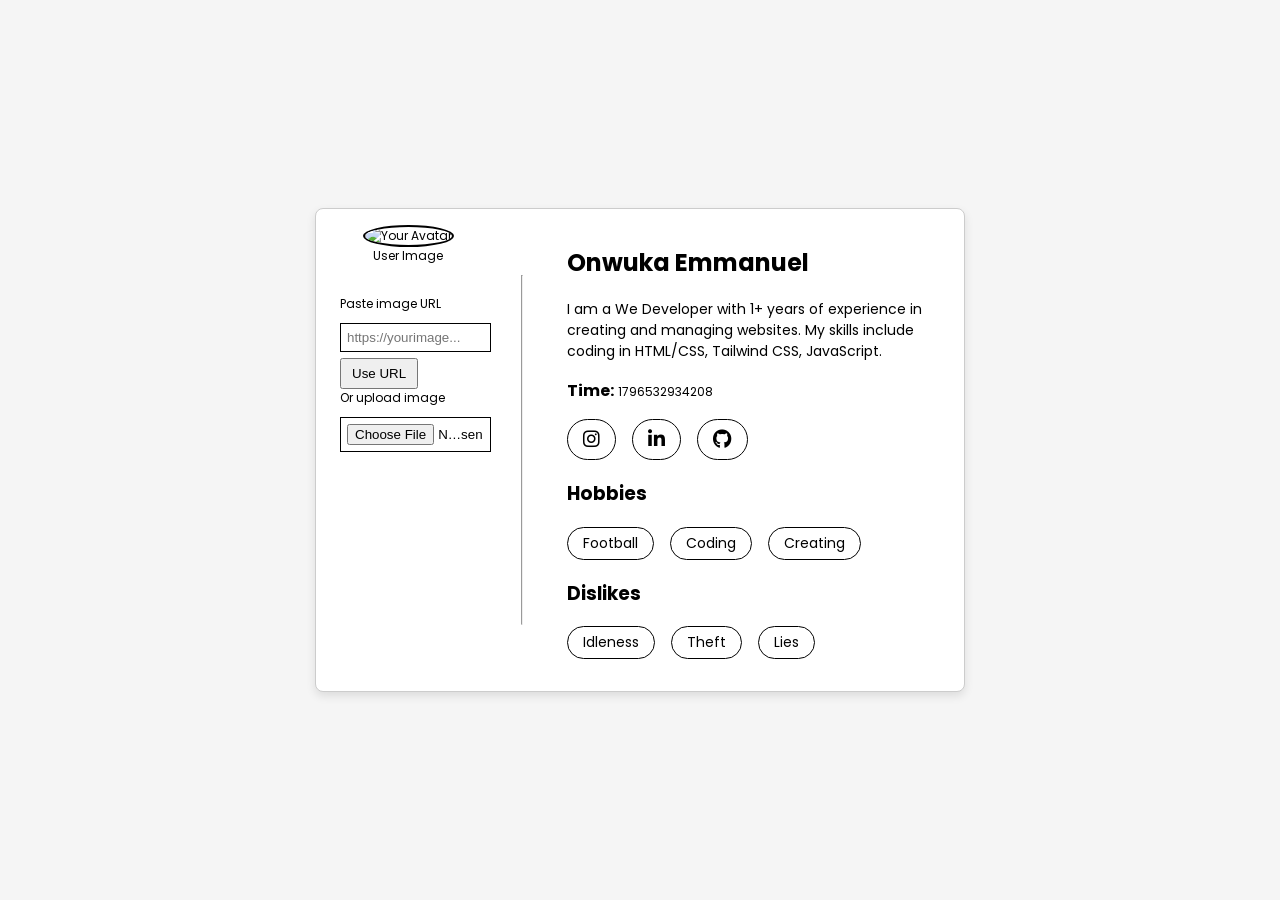
==== index.html @ 23c71649 "initial commit" ====
<!DOCTYPE html>
<html lang="en">
  <head>
    <meta charset="UTF-8" />
    <meta name="viewport" content="width=device-width, initial-scale=1.0" />
    <title>Profile Card - HNG Stage 0</title>
    <link rel="stylesheet" href="style.css" />
    <link
      rel="stylesheet"
      href="https://cdnjs.cloudflare.com/ajax/libs/font-awesome/6.4.0/css/all.min.css"
    />
    <link rel="preconnect" href="https://fonts.googleapis.com" />
    <link rel="preconnect" href="https://fonts.gstatic.com" crossorigin />
    <link
      href="https://fonts.googleapis.com/css2?family=Open+Sans:ital,wght@0,300..800;1,300..800&family=Poppins:ital,wght@0,100;0,200;0,300;0,400;0,500;0,600;0,700;0,800;0,900;1,100;1,200;1,300;1,400;1,500;1,600;1,700;1,800;1,900&display=swap"
      rel="stylesheet"
    />
  </head>
  <body>
    <article data-testid="test-profile-card">
      <figure>
        <div>
          <img
            id="avatarImg"
            src="https://media.istockphoto.com/id/2151669184/vector/vector-flat-illustration-in-grayscale-avatar-user-profile-person-icon-gender-neutral.jpg?s=612x612&w=0&k=20&c=UEa7oHoOL30ynvmJzSCIPrwwopJdfqzBs0q69ezQoM8="
            alt="Your Avatar"
            data-testid="test-user-avatar"
          />
          <figcaption>User Image</figcaption>
        </div>

        <div>
          <div class="controls">
            <label class="small" for="avatarUrl">Paste image URL</label>
            <input
              id="avatarUrl"
              type="url"
              placeholder="https://yourimage..."
            />
            <button id="useUrlBtn">Use URL</button>

            <label class="small" for="avatarFile"><br />Or upload image</label>
            <input id="avatarFile" type="file" accept="image/*" />
          </div>
        </div>
      </figure>
      <hr data-testid="test-horizontal-line" />

      <div>
        <h2 data-testid="test-user-name">Onwuka Emmanuel</h2>

        <p data-testid="test-user-bio">
          I am a We Developer with 1+ years of experience in creating and
          managing websites. My skills include coding in HTML/CSS, Tailwind CSS,
          JavaScript.
        </p>

        <p>
          <b>Time:</b>
          <span id="timeMs" data-testid="test-user-time">0</span>
        </p>

        <nav data-testid="test-user-social-links">
          <ul>
            <li data-testid="test-user-social-instagram">
              <a
                href="https://instagram.com"
                target="_blank"
                rel="noopener noreferrer"
                class="instagram"
              >
                <i class="fa-brands fa-instagram"></i>
              </a>
            </li>
            <li data-testid="test-user-social-linkedin">
              <a
                href="https://linkedin.com"
                target="_blank"
                rel="noopener noreferrer"
                class="linkedin"
              >
                <i class="fa-brands fa-linkedin-in"></i>
              </a>
            </li>
            <li data-testid="test-user-social-github">
              <a
                href="https://github.com"
                target="_blank"
                rel="noopener noreferrer"
                class="github"
              >
                <i class="fa-brands fa-github"></i>
              </a>
            </li>
          </ul>
        </nav>

        <!-- hobbies in ul lists-->
        <section data-testid="test-user-hobbies">
          <h3>Hobbies</h3>
          <ul>
            <li>Football</li>
            <li>Coding</li>
            <li>Creating</li>
          </ul>
        </section>

        <section data-testid="test-user-dislikes">
          <h3>Dislikes</h3>
          <ul>
            <li>Idleness</li>
            <li>Theft</li>
            <li>Lies</li>
          </ul>
        </section>
      </div>
    </article>

    <script src="script.js"></script>
  </body>
</html>
---- style.css ----
body {
  display: grid;
  place-items: center;
  height: 100vh;
  margin: 0;
  background-color: #f5f5f5;
  font-family: "Poppins", sans-serif;
}

article[data-testid="test-profile-card"] {
  max-width: 600px;
  width: 90%;
  border: 1px solid #ccc;
  border-radius: 8px;
  padding: 1rem 1.5rem;
  box-shadow: 0 4px 10px rgba(0, 0, 0, 0.1);
  background-color: #fff;
  display: flex;
  flex-direction: row;
  gap: 1.5rem;
}

p[data-testid="test-user-bio"] {
  font-family: "Poppins", sans-serif;
  font-size: 14px;
}

figure {
  margin: 0;
  font-size: 12px;
  text-align: center;
}

img[data-testid="test-user-avatar"] {
  border-radius: 50%;
  width: 120px;
  height: 120px;
  object-fit: cover;
  border: 2px solid #000;
}

span[data-testid="test-user-time"] {
  font-size: 12px;
}

hr[data-testid="test-horizontal-line"] {
  margin: 50px 20px;
}

ul {
  list-style-type: none;
  display: flex;
  gap: 1rem;
  padding: 0;
}

ul li {
  border: 1px solid #000;
  border-radius: 30px;
  padding: 5px 15px;
  font-size: 14px;
}

a {
  color: #000;
  font-size: 1.2rem;
}
.instagram:hover {
  color: red;
}
.linkedin:hover {
  color: blue;
}

/* a:hover {
  outline: 2px solid blue;
} */
section[data-testid="test-user-dislikes"] {
  padding: 0;
}
section {
  margin-top: 1rem;
}
/* .test-user-hobbies-element{
    border: 1px solid #000;
} */

.controls {
  text-align: left;
  margin-top: 30px;
}
.controls input[type="text"],
.controls input[type="url"],
.controls input[type="file"] {
  border: 1px solid #000;
  width: 100%;
  padding: 6px;
  margin-top: 10px;
}

.controls button {
  margin-top: 6px;
  padding: 6px 10px;
}

/* media query */
@media (max-width: 768px) {
  article[data-testid="test-profile-card"] {
    max-width: 300px;
    flex-direction: column;
    align-items: center;
    text-align: center;
  }

  ul {
    justify-content: center;
    flex-wrap: wrap;
  }

  hr[data-testid="test-horizontal-line"] {
    display: none;
  }
}
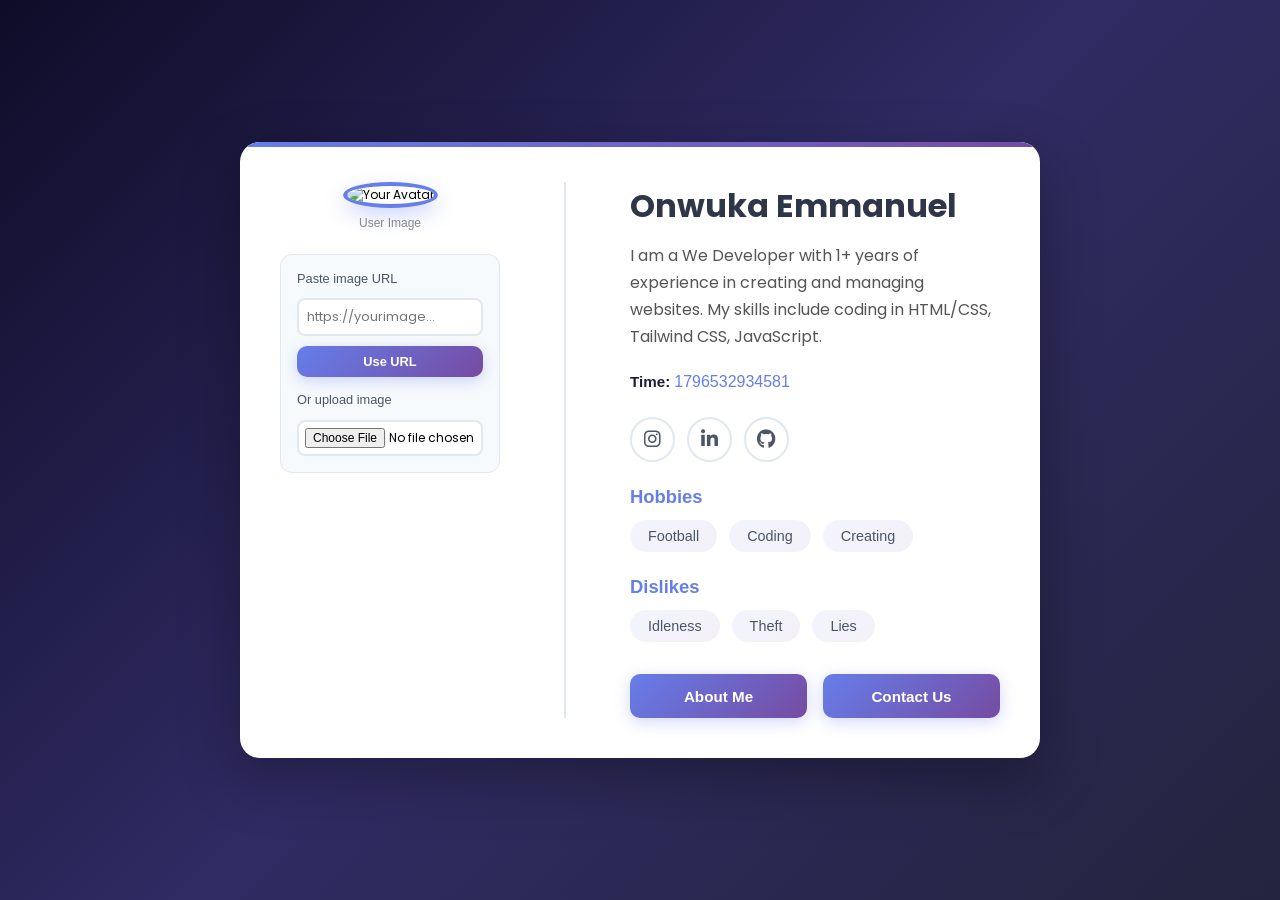
==== commit 9e0096fc: "added new files and sections: about page and contact page" ====
--- a/index.html
+++ b/index.html
@@ -4,7 +4,7 @@
     <meta charset="UTF-8" />
     <meta name="viewport" content="width=device-width, initial-scale=1.0" />
     <title>Profile Card - HNG Stage 0</title>
-    <link rel="stylesheet" href="style.css" />
+    <link rel="stylesheet" href="/css/style.css" />
     <link
       rel="stylesheet"
       href="https://cdnjs.cloudflare.com/ajax/libs/font-awesome/6.4.0/css/all.min.css"
@@ -35,7 +35,7 @@
             <input
               id="avatarUrl"
               type="url"
-              placeholder="https://yourimage..."
+              placeholder="https://yourimage..." 
             />
             <button id="useUrlBtn">Use URL</button>
 
@@ -113,9 +113,18 @@
             <li>Lies</li>
           </ul>
         </section>
+
+        <section data-testid="test-details">
+          <a href="/about.html">
+            <button>About Me</button>
+          </a>
+          <a href="/contact.html">
+            <button>Contact Us</button>
+          </a>
+        </section>
       </div>
     </article>
 
-    <script src="script.js"></script>
+    <script src="/js/script.js"></script>
   </body>
 </html>
--- a/css/style.css
+++ b/css/style.css
@@ -0,0 +1,339 @@
+* {
+  box-sizing: border-box;
+}
+
+body {
+  display: grid;
+  place-items: center;
+  min-height: 100vh;
+  margin: 0;
+  padding: 2rem 1rem;
+  background: linear-gradient(135deg, #0f0c29 0%, #302b63 50%, #24243e 100%);
+  font-family: "Poppins", sans-serif;
+}
+
+article[data-testid="test-profile-card"] {
+  max-width: 800px;
+  width: 90%;
+  border: none;
+  border-radius: 20px;
+  padding: 2.5rem;
+  box-shadow: 0 20px 60px rgba(0, 0, 0, 0.3);
+  background-color: #ffffff;
+  display: flex;
+  flex-direction: row;
+  gap: 3rem;
+  position: relative;
+  overflow: hidden;
+}
+
+article[data-testid="test-profile-card"]::before {
+  content: "";
+  position: absolute;
+  top: 0;
+  left: 0;
+  right: 0;
+  height: 5px;
+  background: linear-gradient(90deg, #667eea 0%, #764ba2 100%);
+}
+
+/* Left sidebar - Avatar and controls */
+figure {
+  margin: 0;
+  font-size: 12px;
+  text-align: center;
+  flex-shrink: 0;
+  width: 220px;
+  display: flex;
+  flex-direction: column;
+}
+
+figcaption {
+  margin-top: 0.5rem;
+  color: #888;
+  font-size: 0.75rem;
+  font-weight: 500;
+}
+
+img[data-testid="test-user-avatar"] {
+  border-radius: 50%;
+  width: 130px;
+  height: 130px;
+  object-fit: cover;
+  border: 4px solid #667eea;
+  box-shadow: 0 8px 20px rgba(102, 126, 234, 0.3);
+  transition: transform 0.3s ease, box-shadow 0.3s ease;
+  margin: 0 auto;
+}
+
+img[data-testid="test-user-avatar"]:hover {
+  transform: scale(1.05);
+  box-shadow: 0 12px 30px rgba(102, 126, 234, 0.4);
+}
+
+hr[data-testid="test-horizontal-line"] {
+  margin: 0 1rem;
+  border: none;
+  border-left: 2px solid #e2e8f0;
+  height: auto;
+  align-self: stretch;
+  flex-shrink: 0;
+}
+
+article[data-testid="test-profile-card"] > div {
+  flex: 1;
+  min-width: 0;
+}
+
+h2[data-testid="test-user-name"] {
+  color: #2d3748;
+  font-size: 2rem;
+  margin: 0 0 0.75rem 0;
+  font-weight: 700;
+}
+
+p[data-testid="test-user-bio"] {
+  font-family: "Poppins", sans-serif;
+  line-height: 1.7;
+  color: #555;
+  font-size: 1rem;
+  margin-bottom: 1.25rem;
+}
+
+h3 {
+  color: #667eea;
+  font-size: 1.15rem;
+  margin: 0 0 0.75rem 0;
+  font-weight: 600;
+}
+
+p {
+  margin: 0.75rem 0;
+  color: #1c1c34;
+  font-size: 0.95rem;
+}
+
+p b {
+  color: #1c1c34;
+  font-weight: 600;
+}
+
+span[data-testid="test-user-time"] {
+  font-size: 1rem;
+  color: #667eea;
+  font-weight: 500;
+}
+
+/* Social Links */
+nav[data-testid="test-user-social-links"] {
+  margin: 1.5rem 0;
+}
+
+ul {
+  list-style-type: none;
+  display: flex;
+  gap: 0.75rem;
+  padding: 0;
+  margin: 0;
+  flex-wrap: wrap;
+}
+
+nav[data-testid="test-user-social-links"] ul li {
+  border: 2px solid #e2e8f0;
+  border-radius: 50%;
+  padding: 0;
+  font-size: 14px;
+  width: 45px;
+  height: 45px;
+  display: flex;
+  align-items: center;
+  justify-content: center;
+  transition: all 0.3s ease;
+  background: #fff;
+}
+
+nav[data-testid="test-user-social-links"] ul li:hover {
+  transform: translateY(-3px);
+  box-shadow: 5px 8px 15px rgba(0, 0, 0, 0.1);
+}
+
+/* Hobbies and Dislikes sections */
+section ul li {
+  border: none;
+  background: linear-gradient(135deg, #667eea15 0%, #764ba215 100%);
+  border-radius: 20px;
+  padding: 8px 18px;
+  font-size: 0.9rem;
+  color: #4a5568;
+  font-weight: 500;
+  transition: all 0.3s ease;
+}
+
+section ul li:hover {
+  background: linear-gradient(135deg, #667eea25 0%, #764ba225 100%);
+  transform: translateY(-2px);
+}
+
+a {
+  color: #4a5568;
+  font-size: 1.2rem;
+  text-decoration: none;
+  transition: color 0.3s ease;
+}
+
+.instagram:hover {
+  color: #e1306c;
+}
+
+.linkedin:hover {
+  color: #0077b5;
+}
+
+.github:hover {
+  color: #333;
+}
+
+section[data-testid="test-user-dislikes"] {
+  padding: 0;
+}
+
+section {
+  margin-top: 1.5rem;
+}
+
+/* Controls in left sidebar */
+.controls {
+  text-align: left;
+  margin-top: 1.5rem;
+  padding: 1rem;
+  background: #f7fafc;
+  border-radius: 12px;
+  border: 1px solid #e2e8f0;
+}
+
+.controls label {
+  color: #4a5568;
+  font-weight: 500;
+  font-size: 0.8rem;
+  display: block;
+  margin-bottom: 0.4rem;
+}
+
+.controls input[type="text"],
+.controls input[type="url"],
+.controls input[type="file"] {
+  border: 2px solid #e2e8f0;
+  width: 100%;
+  padding: 8px;
+  margin-top: 0.4rem;
+  border-radius: 8px;
+  font-family: inherit;
+  font-size: 0.8rem;
+  transition: border-color 0.3s ease;
+  background: #fff;
+}
+
+.controls input[type="text"]:focus,
+.controls input[type="url"]:focus {
+  outline: none;
+  border-color: #667eea;
+  box-shadow: 0 0 0 3px rgba(102, 126, 234, 0.1);
+}
+
+.controls input[type="file"] {
+  padding: 6px;
+  cursor: pointer;
+  font-size: 0.75rem;
+}
+
+.controls button {
+  margin-top: 0.6rem;
+  padding: 8px 12px;
+  font-size: 0.8rem;
+  font-weight: 600;
+  width: 100%;
+}
+
+/* Buttons */
+button {
+  background: linear-gradient(135deg, #667eea 0%, #764ba2 100%);
+  color: white;
+  border: none;
+  cursor: pointer;
+  padding: 0.85rem 1.5rem;
+  border-radius: 10px;
+  width: 100%;
+  font-family: inherit;
+  font-weight: 600;
+  font-size: 0.95rem;
+  transition: all 0.3s ease;
+  box-shadow: 0 4px 15px rgba(102, 126, 234, 0.3);
+}
+
+button:hover {
+  background: linear-gradient(135deg, #5568d3 0%, #653a8b 100%);
+  transform: translateY(-2px);
+  box-shadow: 0 6px 20px rgba(102, 126, 234, 0.4);
+}
+
+button:active {
+  transform: translateY(0);
+}
+
+section[data-testid="test-details"] {
+  display: flex;
+  justify-content: left;
+  gap: 1rem;
+  margin-top: 2rem;
+}
+
+section[data-testid="test-details"] a {
+  flex: 1;
+}
+
+/* Media Query */
+@media (max-width: 768px) {
+  body {
+    padding: 1rem;
+  }
+
+  article[data-testid="test-profile-card"] {
+    max-width: 100%;
+    flex-direction: column;
+    align-items: center;
+    text-align: center;
+    padding: 1.5rem;
+    gap: 1.5rem;
+  }
+
+  figure {
+    width: 100%;
+  }
+
+  h2[data-testid="test-user-name"] {
+    font-size: 1.5rem;
+  }
+
+  img[data-testid="test-user-avatar"] {
+    width: 110px;
+    height: 110px;
+  }
+
+  ul {
+    justify-content: center;
+    flex-wrap: wrap;
+  }
+
+  hr[data-testid="test-horizontal-line"] {
+    display: none;
+  }
+
+  section[data-testid="test-details"] {
+    justify-content: center;
+    flex-direction: column;
+  }
+
+  .controls {
+    margin-top: 1rem;
+  }
+}
